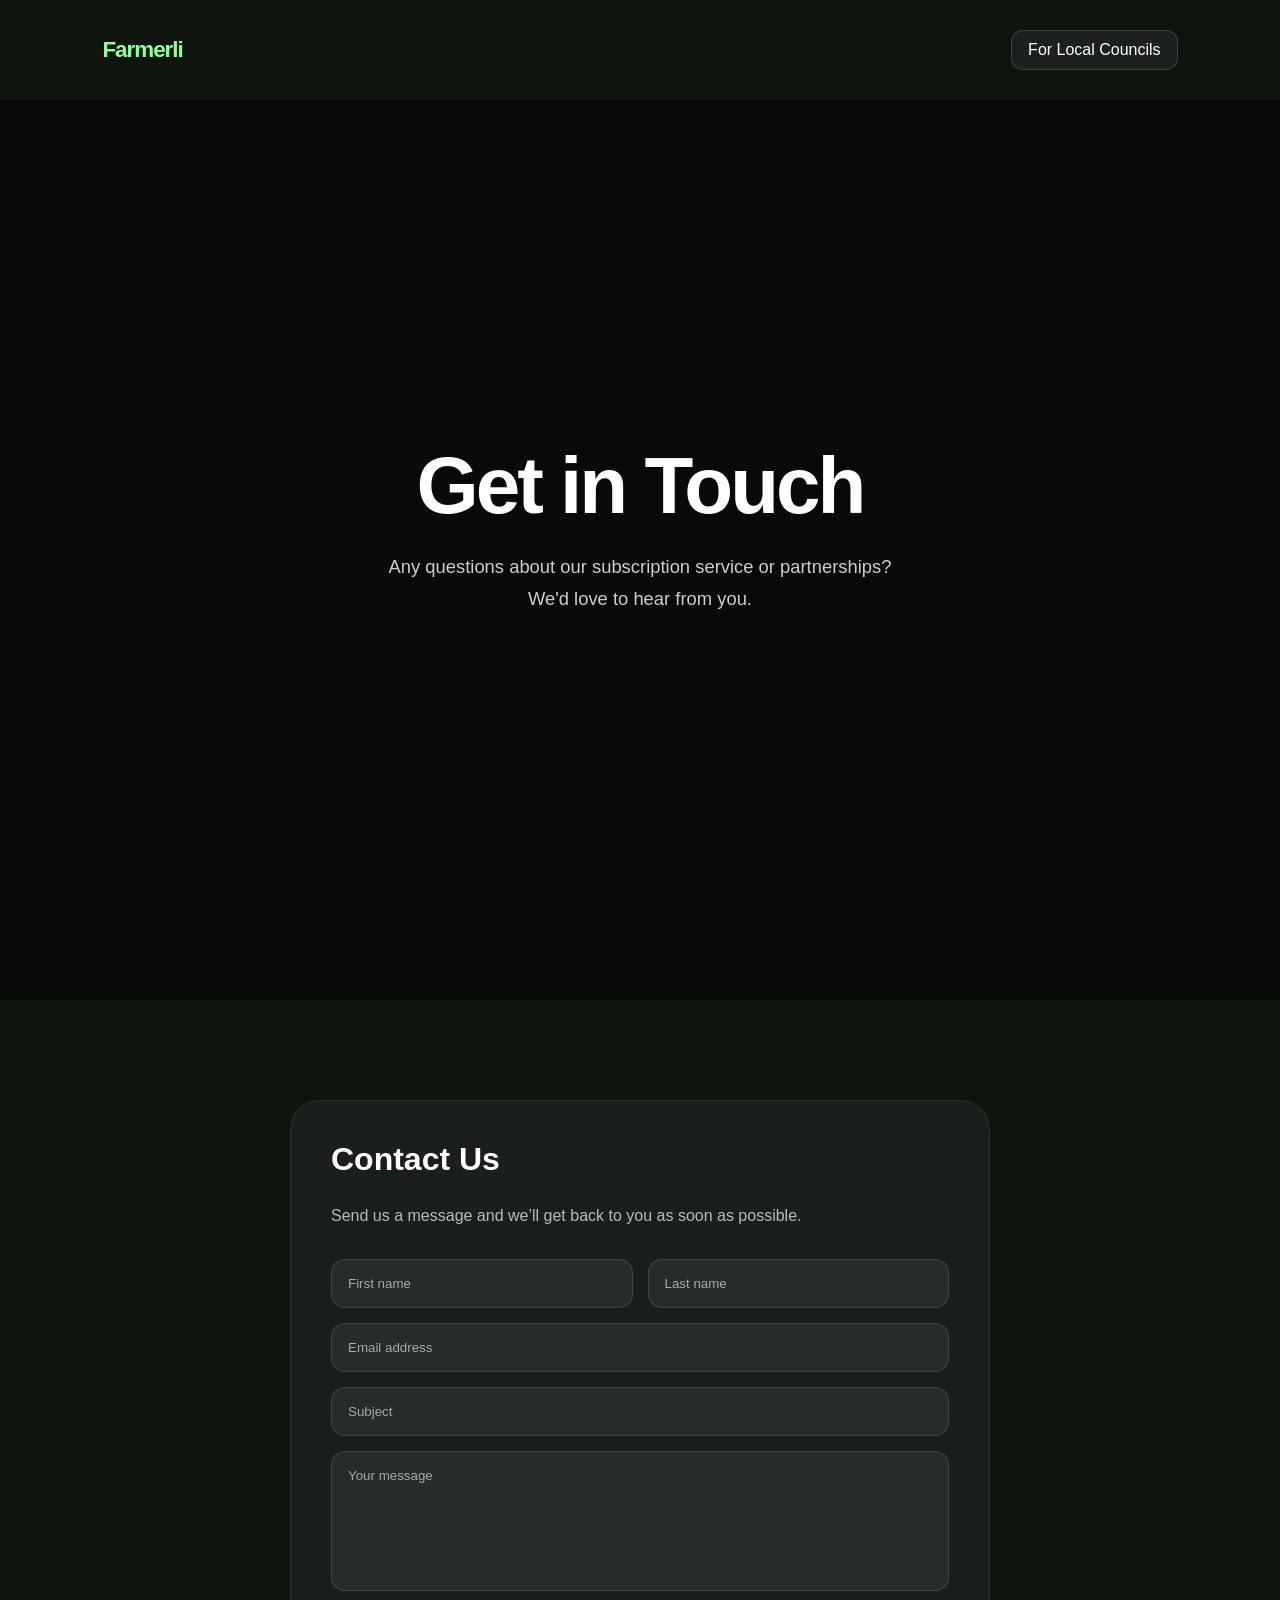
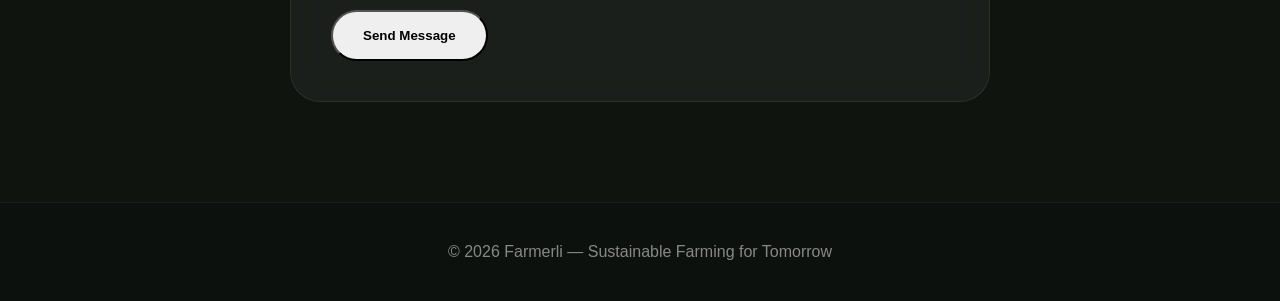
==== contact.html @ 4f66ae80 "Hide .top and show .menu-btn on mobile" ====
<!DOCTYPE html>
<html lang="en">
<head>
    <meta charset="UTF-8" />
    <meta name="viewport" content="width=device-width, initial-scale=1.0" />
    <title>Farmerli — Contact</title>
    <link rel="stylesheet" href="styles.css">
    </head>
<body>

<div class="top">
    <div class="logo">Farmerli</div>
    <a class="top-right-btn" href="index.html">For Local Councils</a>
  </div>

<nav class="drawer" id="drawer">
  <h2>Farmerli</h2>

  <a href="index.html">Home</a>
  <a href="how-it-works.html">How it works</a>
  <a href="subscription.html">Your subscription</a>
  <a href="contact.html">Contact</a>
</nav>

  <section class="hero">
    <div>
      <h1>Get in <span>Touch</span></h1>
      <p>
        Any questions about our subscription service or partnerships?
        <br>
        We'd love to hear from you.
      </p>
    </div>
  </section>

  <section class="contact">
    <div class="form-box">

      <h2>Contact Us</h2>
      <p>
        Send us a message and we’ll get back to you as soon as possible.
      </p>

      <form>

        <div class="row">
          <input type="text" placeholder="First name" />
          <input type="text" placeholder="Last name" />
        </div>

        <input type="email" placeholder="Email address" />

        <input type="text" placeholder="Subject" />

        <textarea placeholder="Your message"></textarea>

        <button class="btn" type="submit">Send Message</button>

      </form>

    </div>
  </section>

  <footer>
    © 2026 Farmerli — Sustainable Farming for Tomorrow
  </footer>

</body>
</html>
---- styles.css ----
* {
  margin: 0;
  padding: 0;
  box-sizing: border-box;
  font-family: Arial, Helvetica, sans-serif;
}

html {
  scroll-behavior:smooth;
}

body {
  background: #0f140f;
  color: white;
  overflow-x: hidden;
}

.menu-btn {
  position: fixed;
  top: 25px;
  left: 25px;
  z-index: 1001;

  display: none;
  align-items: center;
  gap: 14px;

  padding: 14px 22px;

  border: 1px solid rgba(255,255,255,0.15);
  border-radius: 16px;

  background: rgba(255,255,255,0.08);
  backdrop-filter: blur(8px);

  color: white;
  font-size: 1rem;
  font-weight: 600;

  cursor: pointer;
  transition: 0.3s;
}

.menu-btn::before {
  content: "☰";
  font-size: 1.4rem;
  line-height: 1;
}

.menu-btn:hover {
  background: rgba(255,255,255,0.15);
}

.drawer {
  position: fixed;
  top: 0;
  left: -280px;
  width: 280px;
  height: 100%;
  background: rgba(15, 20, 15, 0.98);
  backdrop-filter: blur(10px);
  padding: 100px 35px;
  transition: 0.4s ease;
  z-index: 1000;
  border-right: 1px solid rgba(255,255,255,0.08);
}

.drawer.active {
  left: 0;
}

.drawer h2 {
  color: #8fff9b;
  margin-bottom: 40px;
  font-size: 2.4rem;
}

.drawer a {
  display: block;
  color: white;
  text-decoration: none;
  margin: 22px 0;
  font-size: 1.2rem;
  transition: 0.3s;
}

.drawer a:hover {
  color: #8fff9b;
  background: rgba(255, 255, 255, 0.170);
  padding: 12px 8px;
  border-radius: 8px;
}

.drawer a:active {
  color: #8fff9b;
  background: rgba(255, 255, 255, 0.170);
  padding: 12px 8px;
  border-radius: 8px;
}

.hero {
  min-height: 100vh;
  display: flex;
  align-items: center;
  justify-content: center;
  text-align: center;
  padding: 40px;
  position: relative;

  background:
    linear-gradient(rgba(0,0,0,0.45), rgba(0,0,0,0.55)),
    url('https://images.unsplash.com/photo-1501004318641-b39e6451bec6?q=80&w=1600&auto=format&fit=crop');
  background-size: cover;
  background-position: center;
}

.hero::before {
  content: "";
  position: absolute;

  background: #8fff9b;
  filter: blur(160px);
  opacity: 0.12;
  top: -100px;
  right: -100px;
}

.hero-content {
  position: relative;
  max-width: 850px;
  z-index: 2;
}

.hero h1 {
  font-size: 5rem;
  font-weight: 800;
  line-height: 1;
  margin-bottom: 25px;
  letter-spacing: -3px;
}

.green-highlight {
  color: #8fff9b;
}

.hero p {
  font-size: 1.15rem;
  line-height: 1.7;
  color: rgba(255,255,255,0.8);
  margin-bottom: 40px;
}

.hero-buttons {
  display: flex;
  justify-content: center;
  gap: 20px;
  flex-wrap: wrap;
}

.btn {
  padding: 16px 30px;
  border-radius: 50px;
  text-decoration: none;
  font-weight: bold;
  transition: 0.3s;
}

.btn-primary {
  background: #8fff9b;
  color: #0f140f;
}

.btn-primary:hover {
  transform: translateY(-3px);
  box-shadow: 0 10px 30px rgba(143,255,155,0.35);
}

.btn-secondary {
  border: 1px solid rgba(255,255,255,0.2);
  color: white;
  background: rgba(255,255,255,0.05);
  backdrop-filter: blur(8px);
}

.btn-secondary:hover {
  background: rgba(255,255,255,0.12);
}

.top {
  padding: 30px 8%;
  display: flex;
  justify-content: space-between;
  align-items: center;
}

.logo {
  color: #8fff9b;
  font-weight: 700;
  letter-spacing: -1px;
  font-size: 1.4rem;
}

.top-right-btn {
  color: white;
  text-decoration: none;
  padding: 10px 16px;
  border-radius: 12px;
  border: 1px solid rgba(255,255,255,0.15);
  background: rgba(255,255,255,0.06);
  transition: 0.3s;
}

.top-right-btn:hover {
  background: rgba(255,255,255,0.12);
}

.features {
  padding: 100px 8%;
  display: grid;
  grid-template-columns: repeat(auto-fit, minmax(260px, 1fr));
  gap: 30px;
  background: #121812;
}

.card {
  background: rgba(255,255,255,0.04);
  border: 1px solid rgba(255,255,255,0.08);
  border-radius: 24px;
  padding: 35px;
  transition: 0.35s;
}

.card:hover {
  transform: translateY(-8px);
  background: rgba(255,255,255,0.06);
}

.card h3 {
  font-size: 1.4rem;
  margin-bottom: 15px;
  color: #8fff9b;
}

.card p {
  color: rgba(255,255,255,0.75);
  line-height: 1.7;
}

.postcode-box {
  margin:auto;
  max-width:650px;

  background:rgba(255,255,255,0.05);
  border:1px solid rgba(255,255,255,0.08);

  padding:30px;
  border-radius:30px;

  backdrop-filter:blur(12px);
}

.postcode-box h3 {
  margin-bottom:20px;
  font-size:1.5rem;
}

.postcode-form {
  display:flex;
  gap:15px;
  flex-wrap:wrap;
  justify-content:center;
}

.postcode-form input {
  flex:1;
  min-width:220px;
  padding:18px;
  border:none;
  border-radius:50px;
  background:rgba(255,255,255,0.08);
  color:white;
  outline:none;
}

.postcode-form input::placeholder {
  color: rgba(255,255,255,0.7);
}

.postcode-form button {
  padding:18px 28px;
  border:none;
  border-radius:50px;
  background:#8fff9b;
  color:#0f140f;
  font-weight:bold;
  cursor:pointer;
  transition:0.3s;
}

.postcode-form button:hover {
  transform:translateY(-2px);
  box-shadow:0 10px 25px rgba(143,255,155,0.35);
}

.result{
  margin-top:25px;
  color:#8fff9b;
  font-size:1rem;
  display:none;
}

.info-section {
  padding:120px 10%;
  display:grid;
  grid-template-columns:1fr 1fr;
  gap:60px;
  align-items:center;
}

.info-section:nth-child(even) {
  background:#121812;
}

.info-text h2 {
  font-size:3rem;
  margin-bottom:25px;
  line-height:1.1;
}

.info-text p {
  color:rgba(255,255,255,0.75);
  line-height:1.9;
  font-size:1.05rem;
}

.info-card {
  height:420px;

  border-radius:30px;

  background:
  linear-gradient(rgba(0,0,0,0.2), rgba(0,0,0,0.5)),
  url("https://images.unsplash.com/photo-1500937386664-56d1dfef3854?q=80&w=1200&auto=format&fit=crop");

  background-size:cover;
  background-position:center;

  border:1px solid rgba(255,255,255,0.08);

  box-shadow:
  0 20px 50px rgba(0,0,0,0.35);
}

.pricing{
  padding:140px 10%;
  text-align:center;
  background:#101510;
}

.pricing h2{
  font-size:4rem;
  margin-bottom:20px;
}

.pricing p {
  color:rgba(255,255,255,0.72);
  margin-bottom:50px;
}

.plan {
  max-width:500px;
  margin:auto;

  background:rgba(255,255,255,0.05);
  border:1px solid rgba(255,255,255,0.08);

  padding:50px;
  border-radius:35px;

  backdrop-filter:blur(12px);
}

.price {
  font-size:5rem;
  color:#8fff9b;
  margin:20px 0;
}

.plan ul {
  list-style:none;
  margin:30px 0;
}

.plan li {
  margin:18px 0;
  color:rgba(255,255,255,0.82);
}

.subscribe-btn {
  display:inline-block;
  margin-top:20px;

  padding:18px 35px;

  border-radius:50px;

  background:#8fff9b;
  color:#0f140f;

  text-decoration:none;
  font-weight:bold;

  transition:0.3s;
}

.subscribe-btn:hover {
  transform:translateY(-3px);
  box-shadow:0 12px 30px rgba(143,255,155,0.35);
}

.contact {
  padding: 100px 8%;
  display: flex;
  justify-content: center;
}

.form-box {
  width: 100%;
  max-width: 700px;

  background: rgba(255,255,255,0.05);
  border: 1px solid rgba(255,255,255,0.08);

  border-radius: 30px;
  padding: 40px;

  backdrop-filter: blur(12px);
}

.form-box h2 {
  margin-bottom: 25px;
  font-size: 2rem;
}

.form-box p {
  margin-bottom: 30px;
  color: rgba(255,255,255,0.7);
  line-height: 1.6;
}

.row {
  display: grid;
  grid-template-columns: 1fr 1fr;
  gap: 15px;
}

input, textarea {
  width: 100%;
  padding: 16px;
  margin-bottom: 15px;

  border-radius: 14px;
  border: 1px solid rgba(255,255,255,0.12);

  background: rgba(255,255,255,0.06);
  color: white;

  outline: none;
}

textarea {
  min-height: 140px;
  resize: none;
}

  input::placeholder,
  textarea::placeholder {
    color: rgba(255,255,255,0.6);
  }

  .legal-copy {
    padding: 40px;
    text-align: center;
    color: rgba(255,255,255,0.5);
    background: #0d110d;
    border-top: 1px solid rgba(255,255,255,0.05);
  }

  footer {
    padding:40px;
    text-align:center;
    color:rgba(255,255,255,0.5);
    border-top:1px solid rgba(255,255,255,0.06);
    background:#0d110d;
  }

  /* =========================
      MOBILE
  ========================== */

  @media (max-width: 768px) {
    .hero h1 {
      font-size: 3.2rem;
    }

    .hero p {
      font-size: 1rem;
    }

    .info-section{
      grid-template-columns:1fr;
    }

    .info-text h2{
      font-size:2.3rem;
    }

    .pricing h2{
      font-size:3rem;
    }

    .price{
      font-size:4rem;
    }

    .menu-btn {
      display: flex;
    }

    .top {
      display: none;
    }

    .drawer {
      inset: 0;
      width: 100vw;
      height: 100vh;

      left: -100vw;

      display: flex;
      flex-direction: column;
      justify-content: center;
      align-items: center;

      padding: 0;

      border-right: none;

      text-align: center;
      overflow: hidden;
    }

    .drawer.active {
      left: 0;
    }

    .drawer h2 {
      margin-bottom: 60px;
      font-size: 3rem;
    }

    .drawer a {
      margin: 18px 0;
      font-size: 1.5rem;
    }

    .features {
      grid-template-columns: 1fr;
    }

    .row {
      grid-template-columns: 1fr;
    }

    .form-box {
      padding: 25px;
    }
  }
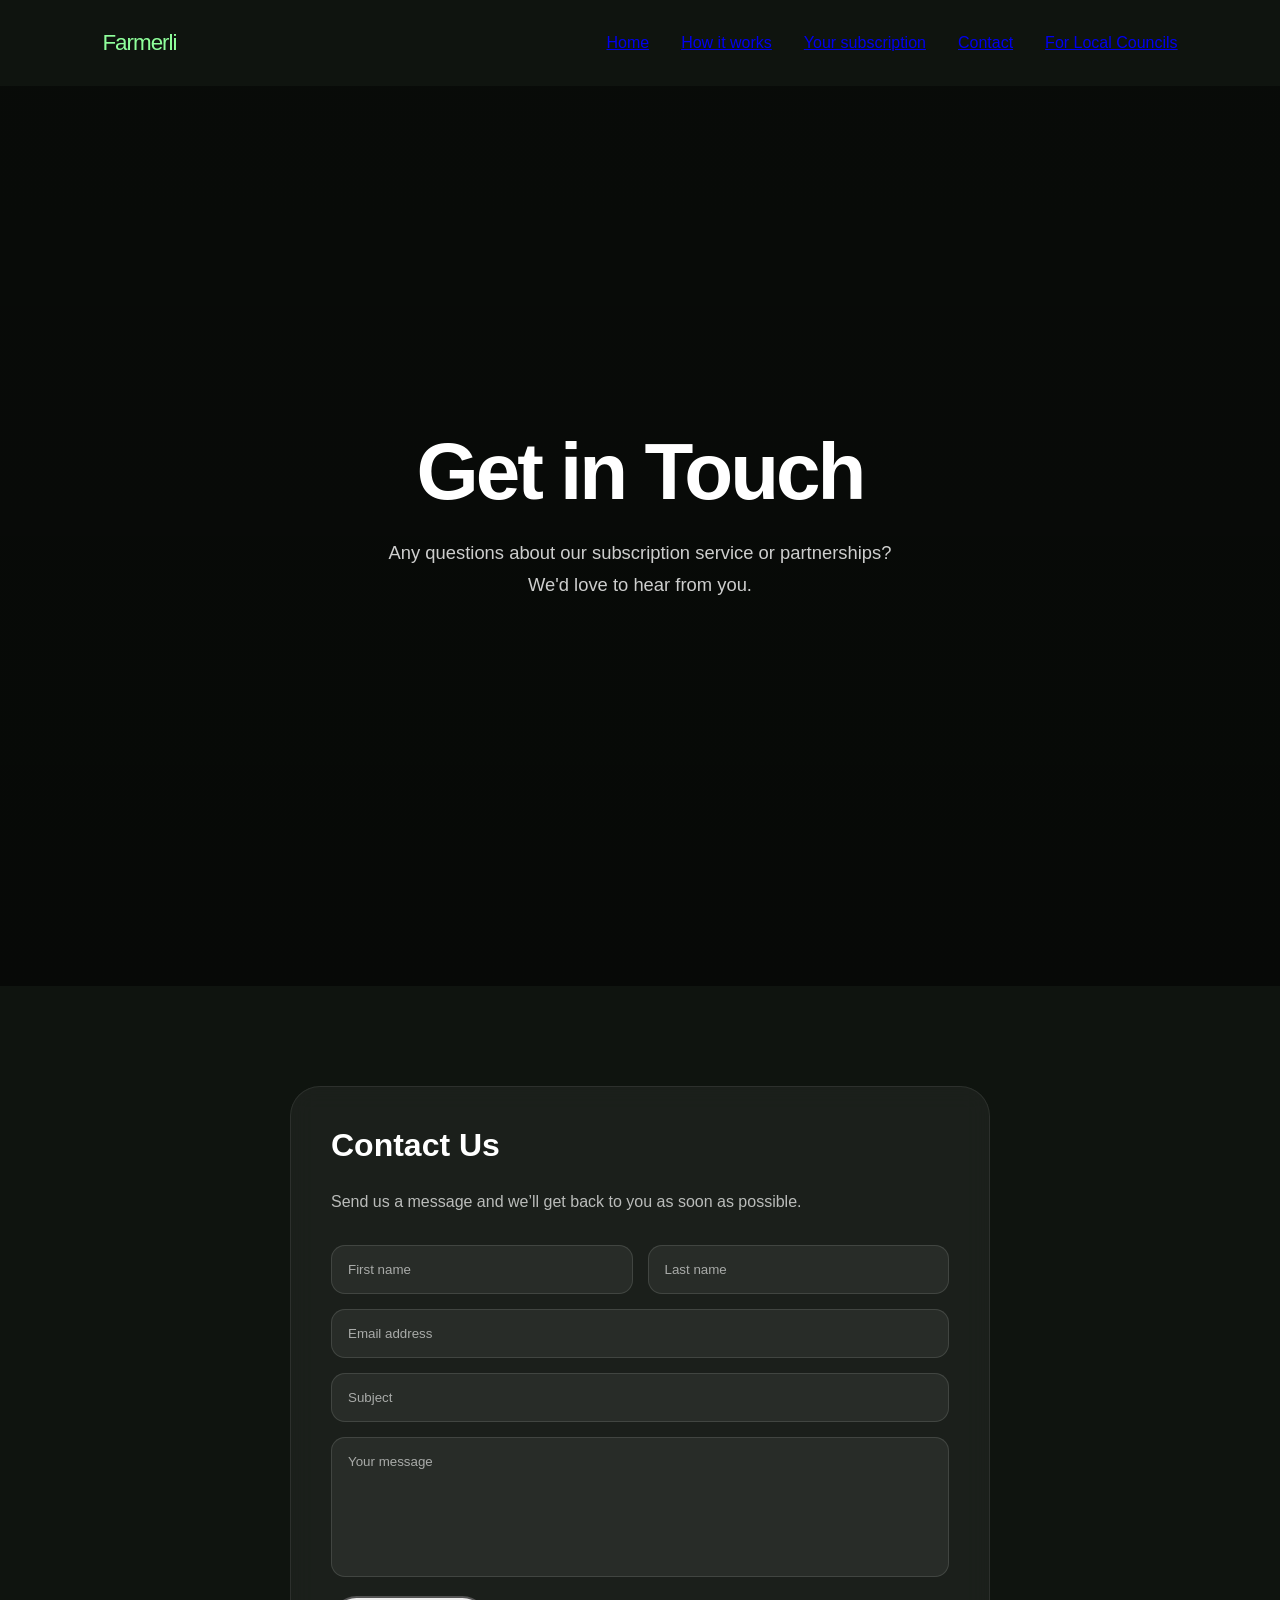
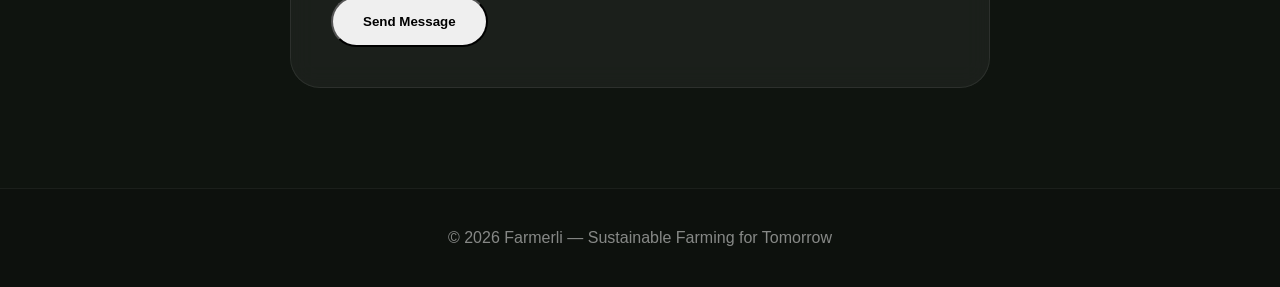
==== commit 2e9536d4: "Style top bar" ====
--- a/contact.html
+++ b/contact.html
@@ -8,10 +8,20 @@
     </head>
 <body>
 
+<button class="menu-btn" onclick="toggleDrawer()">
+  Menu
+</button>
+
 <div class="top">
-    <div class="logo">Farmerli</div>
-    <a class="top-right-btn" href="index.html">For Local Councils</a>
+  <div class="logo">Farmerli</div>
+  <div class="top-links">
+    <a href="index.html" class="btn-secondary">Home</a>
+    <a href="how-it-works.html" class="btn-secondary">How it works</a>
+    <a href="subscription.html" class="btn-secondary">Your subscription</a>
+    <a href="contact.html" class="btn-secondary">Contact</a>
+    <a  class="btn-secondary" href="index.html">For Local Councils</a>
   </div>
+</div>
 
 <nav class="drawer" id="drawer">
   <h2>Farmerli</h2>
--- a/styles.css
+++ b/styles.css
@@ -175,15 +175,20 @@
   box-shadow: 0 10px 30px rgba(143,255,155,0.35);
 }
 
-.btn-secondary {
-  border: 1px solid rgba(255,255,255,0.2);
+.top-btn {
   color: white;
-  background: rgba(255,255,255,0.05);
-  backdrop-filter: blur(8px);
-}
-
-.btn-secondary:hover {
-  background: rgba(255,255,255,0.12);
+  text-decoration: none;
+  font-weight: 600;
+  padding: 10px 16px;
+  border: solid rgba(0, 0, 0, 0) 1px;
+  transition: 0.3s;
+}
+
+.top-btn:hover {
+  border: 1px solid rgba(255,255,255,0.15);
+  border-radius: 12px;
+  translate: Y(20px);
+  background: rgba(255,255,255,0.06);
 }
 
 .top {
@@ -193,9 +198,14 @@
   align-items: center;
 }
 
+.top-links {
+  display: flex;
+  gap: 2rem;
+}
+
 .logo {
   color: #8fff9b;
-  font-weight: 700;
+  width: 160px;
   letter-spacing: -1px;
   font-size: 1.4rem;
 }
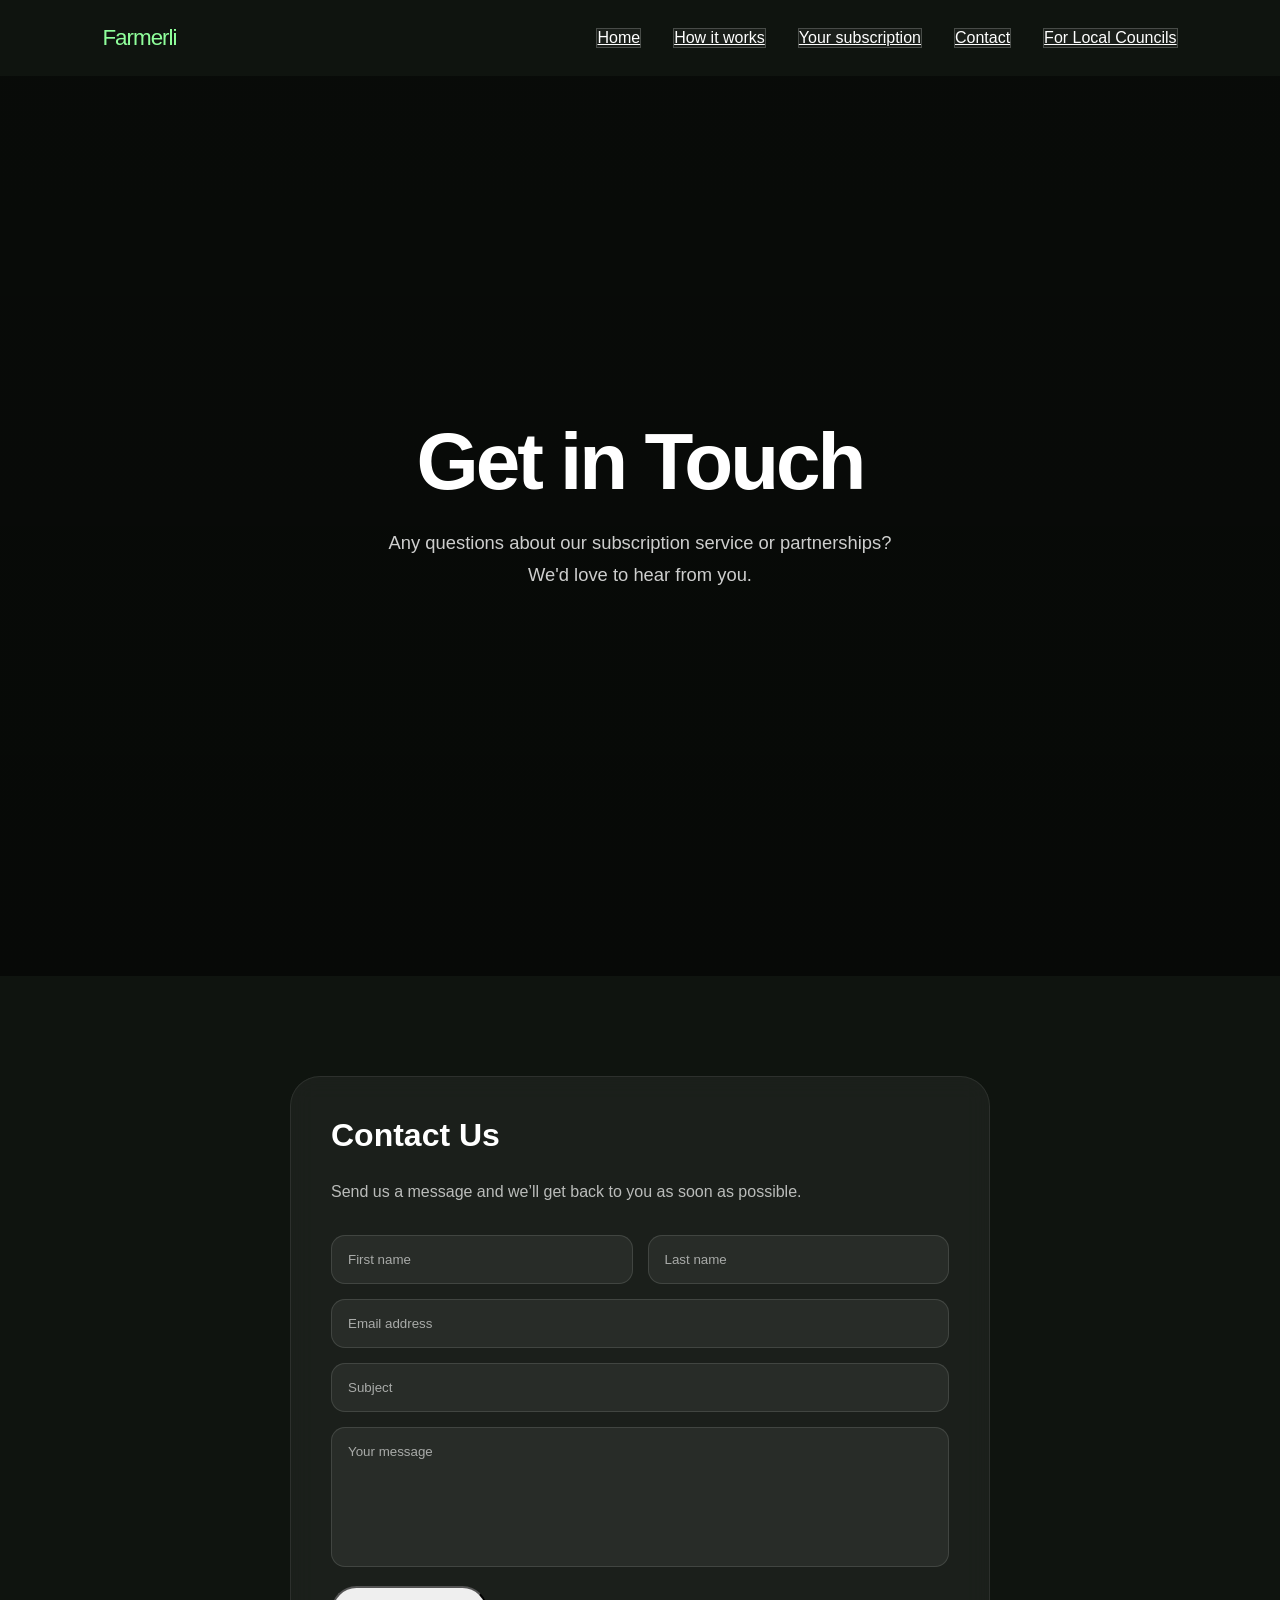
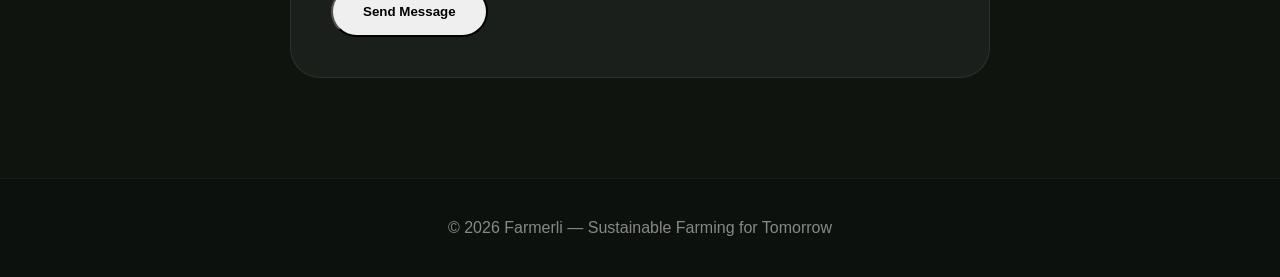
==== commit ce8d7a26: "Restructure JS files" ====
--- a/contact.html
+++ b/contact.html
@@ -9,7 +9,6 @@
 <body>
 
 <button class="menu-btn" onclick="toggleDrawer()">
-  Menu
 </button>
 
 <div class="top">
--- a/styles.css
+++ b/styles.css
@@ -75,27 +75,21 @@
   font-size: 2.4rem;
 }
 
-.drawer a {
+.drawer-btn {
   display: block;
   color: white;
   text-decoration: none;
   margin: 22px 0;
   font-size: 1.2rem;
-  transition: 0.3s;
-}
-
-.drawer a:hover {
+  border-radius: 8px;
+  padding: 12px 10px;
+  -webkit-tap-highlight-color: transparent;
+  user-select: none;
+}
+
+.drawer-btn:active {
   color: #8fff9b;
-  background: rgba(255, 255, 255, 0.170);
-  padding: 12px 8px;
-  border-radius: 8px;
-}
-
-.drawer a:active {
-  color: #8fff9b;
-  background: rgba(255, 255, 255, 0.170);
-  padding: 12px 8px;
-  border-radius: 8px;
+  background: rgba(255, 255, 255, 0.12);
 }
 
 .hero {
@@ -175,6 +169,17 @@
   box-shadow: 0 10px 30px rgba(143,255,155,0.35);
 }
 
+.btn-secondary {
+  border: 1px solid rgba(255,255,255,0.2);
+  color: white;
+  background: rgba(255,255,255,0.05);
+  backdrop-filter: blur(8px);
+}
+
+.btn-secondary:hover {
+  background: rgba(255,255,255,0.12);
+}
+
 .top-btn {
   color: white;
   text-decoration: none;
@@ -187,12 +192,12 @@
 .top-btn:hover {
   border: 1px solid rgba(255,255,255,0.15);
   border-radius: 12px;
-  translate: Y(20px);
+  transform: translateY(-4px);
   background: rgba(255,255,255,0.06);
 }
 
 .top {
-  padding: 30px 8%;
+  padding: 25px 8%;
   display: flex;
   justify-content: space-between;
   align-items: center;
@@ -570,7 +575,7 @@
       font-size: 3rem;
     }
 
-    .drawer a {
+    .drawer-btn {
       margin: 18px 0;
       font-size: 1.5rem;
     }
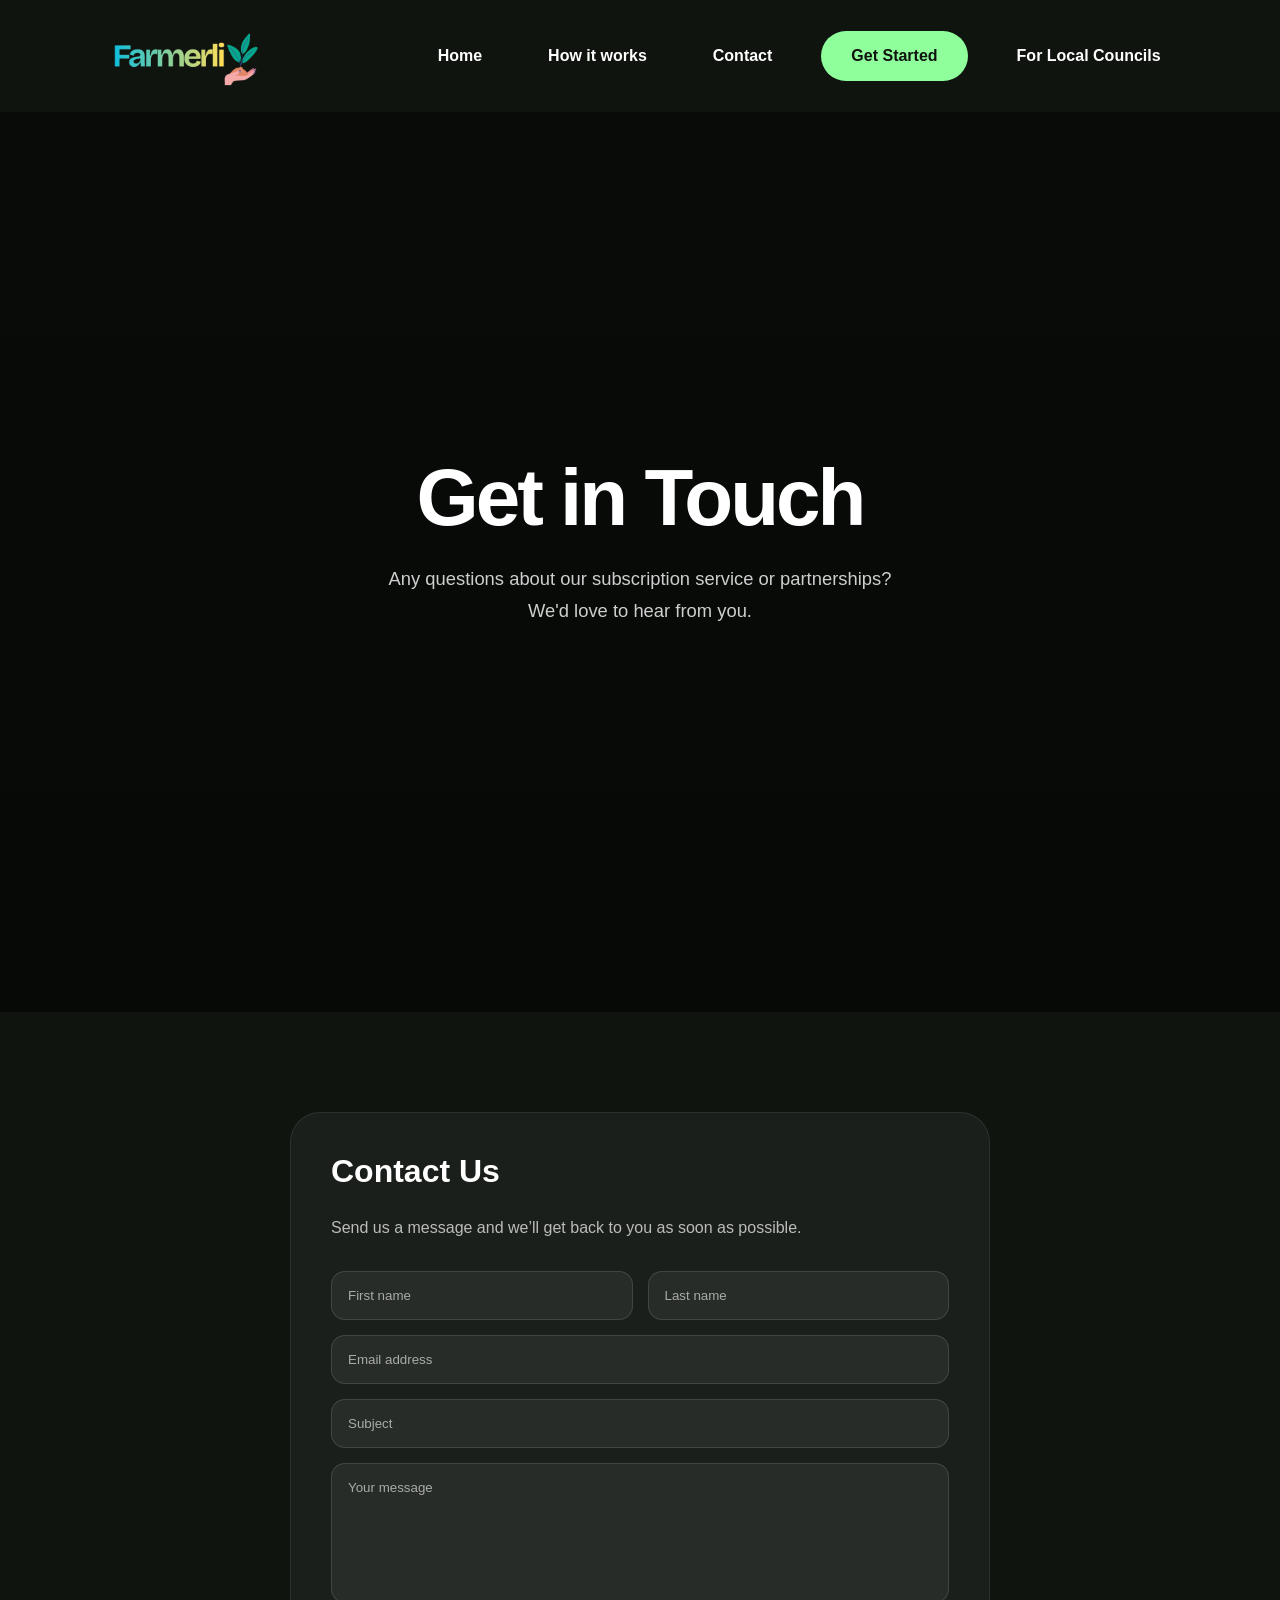
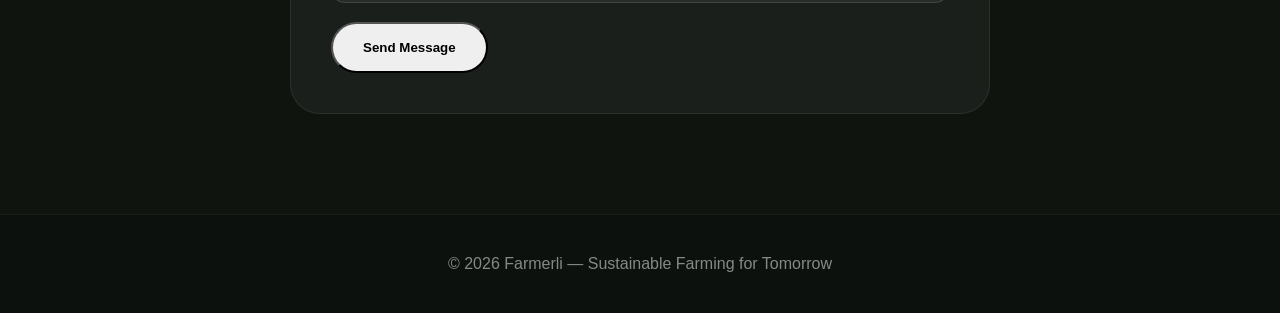
==== commit 1ced7aab: "Add Get Started button to top nav bar" ====
--- a/contact.html
+++ b/contact.html
@@ -12,23 +12,23 @@
 </button>
 
 <div class="top">
-  <div class="logo">Farmerli</div>
+  <img class="top-logo" src="images/farmerli_logo.png" alt="Farmerli Logo">
   <div class="top-links">
-    <a href="index.html" class="btn-secondary">Home</a>
-    <a href="how-it-works.html" class="btn-secondary">How it works</a>
-    <a href="subscription.html" class="btn-secondary">Your subscription</a>
-    <a href="contact.html" class="btn-secondary">Contact</a>
-    <a  class="btn-secondary" href="index.html">For Local Councils</a>
+    <a href="index.html" class="top-btn">Home</a>
+    <a href="how-it-works.html" class="top-btn">How it works</a>
+    <a href="contact.html" class="top-btn">Contact</a>
+    <a href="subscription.html" class="btn btn-primary">Get Started</a>
+    <a class="top-btn" href="index.html">For Local Councils</a>
   </div>
 </div>
 
 <nav class="drawer" id="drawer">
-  <h2>Farmerli</h2>
+  <img class="drawer-logo" src="images/farmerli_logo.png" alt="Farmerli Logo">
 
-  <a href="index.html">Home</a>
-  <a href="how-it-works.html">How it works</a>
-  <a href="subscription.html">Your subscription</a>
-  <a href="contact.html">Contact</a>
+  <a href="index.html" class="drawer-btn">Home</a>
+  <a href="how-it-works.html" class="drawer-btn">How it works</a>
+  <a href="subscription.html" class="drawer-btn">Get Started</a>
+  <a href="contact.html" class="drawer-btn">Contact</a>
 </nav>
 
   <section class="hero">
--- a/styles.css
+++ b/styles.css
@@ -90,6 +90,7 @@
 .drawer-btn:active {
   color: #8fff9b;
   background: rgba(255, 255, 255, 0.12);
+  transform: translateY(2px);
 }
 
 .hero {
@@ -205,12 +206,20 @@
 
 .top-links {
   display: flex;
+  align-items: center;
   gap: 2rem;
 }
 
-.logo {
+.top-logo {
   color: #8fff9b;
   width: 160px;
+  letter-spacing: -1px;
+  font-size: 1.4rem;
+}
+
+.drawer-logo {
+  color: #8fff9b;
+  width: 240px;
   letter-spacing: -1px;
   font-size: 1.4rem;
 }
@@ -488,30 +497,212 @@
   resize: none;
 }
 
-  input::placeholder,
-  textarea::placeholder {
-    color: rgba(255,255,255,0.6);
-  }
-
-  .legal-copy {
-    padding: 40px;
-    text-align: center;
-    color: rgba(255,255,255,0.5);
-    background: #0d110d;
-    border-top: 1px solid rgba(255,255,255,0.05);
-  }
-
-  footer {
-    padding:40px;
-    text-align:center;
-    color:rgba(255,255,255,0.5);
-    border-top:1px solid rgba(255,255,255,0.06);
-    background:#0d110d;
-  }
-
-  /* =========================
-      MOBILE
-  ========================== */
+input::placeholder,
+textarea::placeholder {
+  color: rgba(255,255,255,0.6);
+}
+
+/* =========================
+   HOW IT WORKS PAGE
+========================== */
+
+.hiw-hero {
+  min-height: 70vh;
+  display: flex;
+  align-items: center;
+  justify-content: center;
+  text-align: center;
+  padding: 80px 8%;
+  background:
+    linear-gradient(rgba(0,0,0,0.55), rgba(0,0,0,0.7)),
+    url("https://images.unsplash.com/photo-1464226184884-fa280b87c399?q=80&w=1600&auto=format&fit=crop");
+  background-size: cover;
+  background-position: center;
+}
+
+.hiw-hero-content {
+  max-width: 850px;
+}
+
+.hiw-hero h1 {
+  font-size: 4.5rem;
+  margin-bottom: 20px;
+  letter-spacing: -2px;
+}
+
+.hiw-hero p {
+  color: rgba(255,255,255,0.8);
+  font-size: 1.1rem;
+  line-height: 1.7;
+}
+
+.hiw-steps {
+  padding: 100px 8%;
+  display: grid;
+  grid-template-columns: repeat(auto-fit, minmax(260px, 1fr));
+  gap: 30px;
+  background: #121812;
+}
+
+.hiw-card {
+  background: rgba(255,255,255,0.04);
+  border: 1px solid rgba(255,255,255,0.08);
+  border-radius: 24px;
+  padding: 30px;
+  transition: 0.3s;
+}
+
+.hiw-card:hover {
+  transform: translateY(-6px);
+  background: rgba(255,255,255,0.06);
+}
+
+.hiw-card h3 {
+  color: #8fff9b;
+  margin-bottom: 12px;
+  font-size: 1.3rem;
+}
+
+.hiw-card p {
+  color: rgba(255,255,255,0.75);
+  line-height: 1.7;
+}
+
+.hiw-impact {
+  padding: 120px 8%;
+  background: #0f140f;
+  text-align: center;
+}
+
+.hiw-impact-box {
+  max-width: 900px;
+  margin: auto;
+}
+
+.hiw-impact h2 {
+  font-size: 3rem;
+  margin-bottom: 20px;
+}
+
+.hiw-impact p {
+  color: rgba(255,255,255,0.75);
+  margin-bottom: 50px;
+  line-height: 1.7;
+}
+
+.hiw-stats {
+  display: grid;
+  grid-template-columns: repeat(auto-fit, minmax(200px, 1fr));
+  gap: 25px;
+}
+
+.hiw-stats div {
+  padding: 25px;
+  border-radius: 20px;
+  background: rgba(255,255,255,0.04);
+  border: 1px solid rgba(255,255,255,0.08);
+}
+
+.hiw-stats h3 {
+  color: #8fff9b;
+  margin-bottom: 10px;
+}
+
+
+
+.legal-copy {
+  padding: 40px;
+  text-align: center;
+  color: rgba(255,255,255,0.5);
+  background: #0d110d;
+  border-top: 1px solid rgba(255,255,255,0.05);
+}
+
+footer {
+  padding:40px;
+  text-align:center;
+  color:rgba(255,255,255,0.5);
+  border-top:1px solid rgba(255,255,255,0.06);
+  background:#0d110d;
+}
+
+/* =========================
+   HOW IT WORKS FLOW (FULL WIDTH)
+========================== */
+
+.hiw-flow {
+  display: flex;
+  flex-direction: column;
+}
+
+.hiw-row {
+  display: flex;
+  align-items: stretch;
+
+  min-height: 100vh;
+
+  padding: 0;
+  background: #121812;
+  overflow: hidden;
+}
+
+.hiw-row:nth-child(even) {
+  background: #0f140f;
+}
+
+.hiw-row.reverse {
+  flex-direction: row-reverse;
+}
+
+.hiw-text {
+  flex: 1;
+  display: flex;
+  flex-direction: column;
+  justify-content: center;
+
+  padding: 120px 8%;
+  max-width: 600px;
+  z-index: 2;
+}
+
+.hiw-text h3 {
+  font-size: 2.2rem;
+  color: #8fff9b;
+  margin-bottom: 20px;
+}
+
+.hiw-text p {
+  color: rgba(255,255,255,0.75);
+  line-height: 1.8;
+  font-size: 1.05rem;
+}
+
+.hiw-image {
+  flex: 1;
+  min-height: 100%;
+
+  background-size: cover;
+  background-position: center;
+
+  position: relative;
+}
+
+.hiw-row .hiw-image {
+  clip-path: ellipse(100% 100% at 100% 50%);
+}
+
+.hiw-row.reverse .hiw-image {
+  clip-path: ellipse(100% 100% at 0% 50%);
+}
+
+.hiw-row.reverse {
+  flex-direction: row-reverse;
+}
+
+
+/* =========================
+    MOBILE
+========================== */
 
   @media (max-width: 768px) {
     .hero h1 {
@@ -591,4 +782,20 @@
     .form-box {
       padding: 25px;
     }
+
+    .hiw-row,
+    .hiw-row.reverse {
+      flex-direction: column;
+      text-align: center;
+      min-height: auto;
+    }
+
+    .hiw-image {
+      width: 100%;
+      height: 280px;
+    }
+
+    .hiw-text h3 {
+      font-size: 1.8rem;
+    }
   }
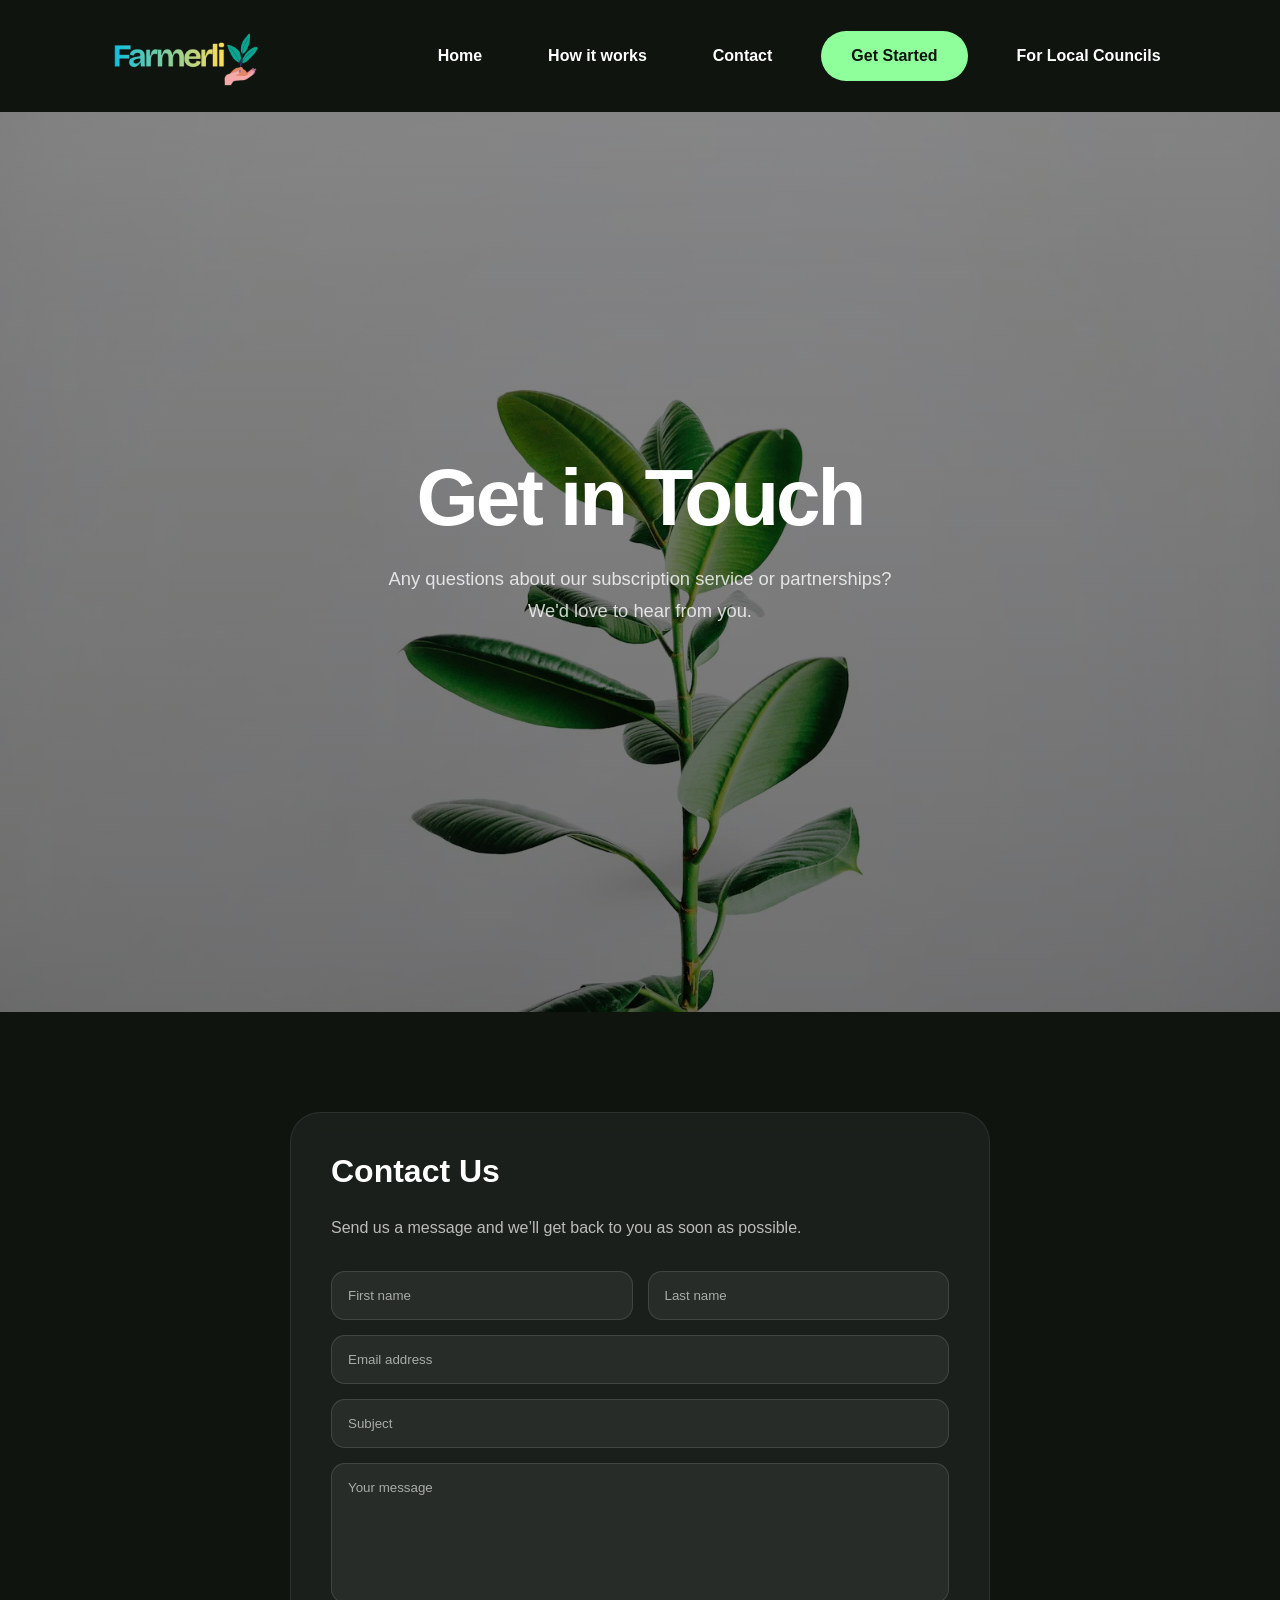
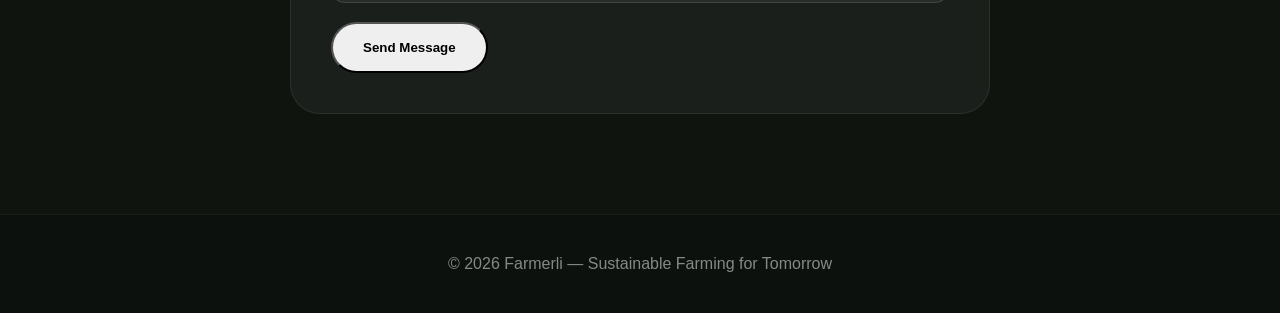
==== commit c903ba5a: "Make 'Farmerli is in your area' message more impactful" ====
--- a/contact.html
+++ b/contact.html
@@ -18,7 +18,7 @@
     <a href="how-it-works.html" class="top-btn">How it works</a>
     <a href="contact.html" class="top-btn">Contact</a>
     <a href="subscription.html" class="btn btn-primary">Get Started</a>
-    <a class="top-btn" href="index.html">For Local Councils</a>
+    <a class="top-btn" href="programmes.html">For Local Councils</a>
   </div>
 </div>
 
@@ -28,11 +28,19 @@
   <a href="index.html" class="drawer-btn">Home</a>
   <a href="how-it-works.html" class="drawer-btn">How it works</a>
   <a href="subscription.html" class="drawer-btn">Get Started</a>
+  <a href="programmes.html" class="drawer-btn">For Local Councils</a>
   <a href="contact.html" class="drawer-btn">Contact</a>
 </nav>
 
   <section class="hero">
-    <div>
+    <img
+      class="hero-image"
+      src="images/plant-hero.jpg"
+      alt="Fresh produce and plants"
+    >
+
+    <div class="hero-overlay"></div>
+    <div class="hero-content">
       <h1>Get in <span>Touch</span></h1>
       <p>
         Any questions about our subscription service or partnerships?
--- a/styles.css
+++ b/styles.css
@@ -94,37 +94,52 @@
 }
 
 .hero {
+  position: relative;
+
   min-height: 100vh;
+
   display: flex;
   align-items: center;
   justify-content: center;
+
+  overflow: hidden;
   text-align: center;
   padding: 40px;
-  position: relative;
+}
+
+.hero-image {
+  position: absolute;
+  inset: 0;
+
+  width: 100%;
+  height: 100%;
+
+  object-fit: cover;
+
+  z-index: 0;
+}
+
+.hero-overlay {
+  position: absolute;
+  inset: 0;
 
   background:
-    linear-gradient(rgba(0,0,0,0.45), rgba(0,0,0,0.55)),
-    url('https://images.unsplash.com/photo-1501004318641-b39e6451bec6?q=80&w=1600&auto=format&fit=crop');
-  background-size: cover;
-  background-position: center;
-}
-
-.hero::before {
-  content: "";
-  position: absolute;
-
-  background: #8fff9b;
-  filter: blur(160px);
-  opacity: 0.12;
-  top: -100px;
-  right: -100px;
+    linear-gradient(
+      rgba(0,0,0,0.45),
+      rgba(0,0,0,0.55)
+    );
+
+  z-index: 1;
 }
 
 .hero-content {
   position: relative;
+  z-index: 2;
+
   max-width: 850px;
-  z-index: 2;
-}
+}
+
+
 
 .hero h1 {
   font-size: 5rem;
@@ -143,6 +158,15 @@
   line-height: 1.7;
   color: rgba(255,255,255,0.8);
   margin-bottom: 40px;
+}
+
+.council-hero {
+  background:
+    linear-gradient(rgba(0,0,0,0.6), rgba(0,0,0,0.72)),
+    url("https://images.unsplash.com/photo-1464226184884-fa280b87c399?q=80&w=1600&auto=format&fit=crop");
+
+  background-size: cover;
+  background-position: center;
 }
 
 .hero-buttons {
@@ -192,7 +216,7 @@
 
 .top-btn:hover {
   border: 1px solid rgba(255,255,255,0.15);
-  border-radius: 12px;
+  border-radius: 50px;
   transform: translateY(-4px);
   background: rgba(255,255,255,0.06);
 }
@@ -326,11 +350,97 @@
   box-shadow:0 10px 25px rgba(143,255,155,0.35);
 }
 
-.result{
-  margin-top:25px;
-  color:#8fff9b;
-  font-size:1rem;
-  display:none;
+.result {
+  margin-top: 35px;
+
+  display: none;
+  align-items: center;
+  gap: 28px;
+
+  padding: 35px;
+
+  border-radius: 30px;
+
+  background:
+    linear-gradient(
+      135deg,
+      rgba(143,255,155,0.12),
+      rgba(255,255,255,0.04)
+    );
+
+  border: 1px solid rgba(143,255,155,0.18);
+
+  backdrop-filter: blur(14px);
+
+  box-shadow:
+    0 20px 50px rgba(0,0,0,0.35);
+
+  animation: resultReveal 0.5s ease;
+}
+
+.result-icon {
+  min-width: 90px;
+  height: 90px;
+
+  display: flex;
+  align-items: center;
+  justify-content: center;
+
+  border-radius: 50%;
+
+  background: #8fff9b;
+  color: #0f140f;
+
+  font-size: 2.5rem;
+  font-weight: bold;
+
+  box-shadow:
+    0 10px 30px rgba(143,255,155,0.35);
+}
+
+.result-content {
+  flex: 1;
+}
+
+.result-content h3 {
+  font-size: 2rem;
+  margin-bottom: 12px;
+  color: white;
+  line-height: 1.1;
+}
+
+.result-content p {
+  color: rgba(255,255,255,0.75);
+  line-height: 1.8;
+  margin-bottom: 24px;
+  max-width: 560px;
+}
+
+.result-btn {
+  font-size: 1rem;
+  padding: 18px 34px;
+
+  border: none;
+  cursor: pointer;
+}
+
+.result-btn:hover {
+  transform: translateY(-3px) scale(1.02);
+
+  box-shadow:
+    0 12px 35px rgba(143,255,155,0.35);
+}
+
+@keyframes resultReveal {
+  from {
+    opacity: 0;
+    transform: translateY(25px);
+  }
+
+  to {
+    opacity: 1;
+    transform: translateY(0);
+  }
 }
 
 .info-section {
@@ -603,8 +713,13 @@
   border: 1px solid rgba(255,255,255,0.08);
 }
 
-.hiw-stats h3 {
+.hiw-stats .positive {
   color: #8fff9b;
+  margin-bottom: 10px;
+}
+
+.hiw-stats .negative {
+  color: #ff8f8f;
   margin-bottom: 10px;
 }
 
@@ -699,6 +814,194 @@
   flex-direction: row-reverse;
 }
 
+/* =========================================
+   PLAN PAGE
+========================================= */
+
+.plans-hero {
+  min-height: 60vh;
+
+  display: flex;
+  align-items: center;
+  justify-content: center;
+
+  text-align: center;
+  padding: 120px 8% 80px;
+
+  background:
+    linear-gradient(rgba(0,0,0,0.55), rgba(0,0,0,0.65)),
+    url("https://images.unsplash.com/photo-1542838132-92c53300491e?q=80&w=1600&auto=format&fit=crop");
+
+  background-size: cover;
+  background-position: center;
+}
+
+.plans-hero-content {
+  max-width: 800px;
+}
+
+.plans-hero h1 {
+  font-size: 5rem;
+  margin-bottom: 25px;
+  line-height: 1;
+  letter-spacing: -3px;
+}
+
+.plans-hero p {
+  font-size: 1.1rem;
+  color: rgba(255,255,255,0.78);
+  line-height: 1.8;
+}
+
+/* =========================================
+   PLAN CARDS
+========================================= */
+
+.plan-selection {
+  padding: 100px 8%;
+
+  display: grid;
+  grid-template-columns: repeat(auto-fit, minmax(320px, 1fr));
+
+  gap: 35px;
+  background: #121812;
+}
+
+.plan-card {
+  position: relative;
+
+  background: rgba(255,255,255,0.05);
+  border: 1px solid rgba(255,255,255,0.08);
+
+  border-radius: 35px;
+  padding: 50px;
+
+  backdrop-filter: blur(12px);
+
+  transition: 0.35s;
+}
+
+.plan-card:hover {
+  transform: translateY(-8px);
+  background: rgba(255,255,255,0.06);
+}
+
+.featured-plan {
+  border: 1px solid rgba(143,255,155,0.4);
+  box-shadow: 0 20px 40px rgba(143,255,155,0.08);
+}
+
+.plan-badge {
+  position: absolute;
+  top: 25px;
+  right: 25px;
+
+  background: #8fff9b;
+  color: #0f140f;
+
+  padding: 8px 14px;
+  border-radius: 50px;
+
+  font-size: 0.75rem;
+  font-weight: bold;
+}
+
+.plan-card h2 {
+  font-size: 2rem;
+  margin-bottom: 20px;
+}
+
+.plan-price {
+  font-size: 4rem;
+  color: #8fff9b;
+  margin-bottom: 20px;
+  font-weight: bold;
+}
+
+.plan-price span {
+  font-size: 1rem;
+  color: rgba(255,255,255,0.6);
+}
+
+.plan-description {
+  color: rgba(255,255,255,0.72);
+  line-height: 1.8;
+  margin-bottom: 30px;
+}
+
+.plan-features {
+  list-style: none;
+  margin-bottom: 40px;
+}
+
+.plan-features li {
+  margin: 18px 0;
+  color: rgba(255,255,255,0.82);
+}
+
+/* =========================================
+   INFO SECTION
+========================================= */
+
+.plan-info {
+  padding: 100px 8%;
+
+  display: grid;
+  grid-template-columns: repeat(auto-fit, minmax(300px, 1fr));
+
+  gap: 30px;
+
+  background: #101510;
+}
+
+.info-box {
+  background: rgba(255,255,255,0.04);
+  border: 1px solid rgba(255,255,255,0.08);
+
+  border-radius: 30px;
+  padding: 40px;
+}
+
+.info-box h3 {
+  color: #8fff9b;
+  margin-bottom: 18px;
+  font-size: 1.5rem;
+}
+
+.info-box p {
+  color: rgba(255,255,255,0.75);
+  line-height: 1.8;
+}
+
+/* =========================================
+   MOBILE
+========================================= */
+
+@media (max-width: 768px) {
+
+  .plans-hero h1 {
+    font-size: 3.2rem;
+  }
+
+  .plan-selection {
+    grid-template-columns: 1fr;
+    padding: 80px 6%;
+  }
+
+  .plan-card {
+    padding: 35px;
+  }
+
+  .plan-price {
+    font-size: 3.2rem;
+  }
+
+  .plan-info {
+    grid-template-columns: 1fr;
+    padding: 80px 6%;
+  }
+}
+
 
 /* =========================
     MOBILE
